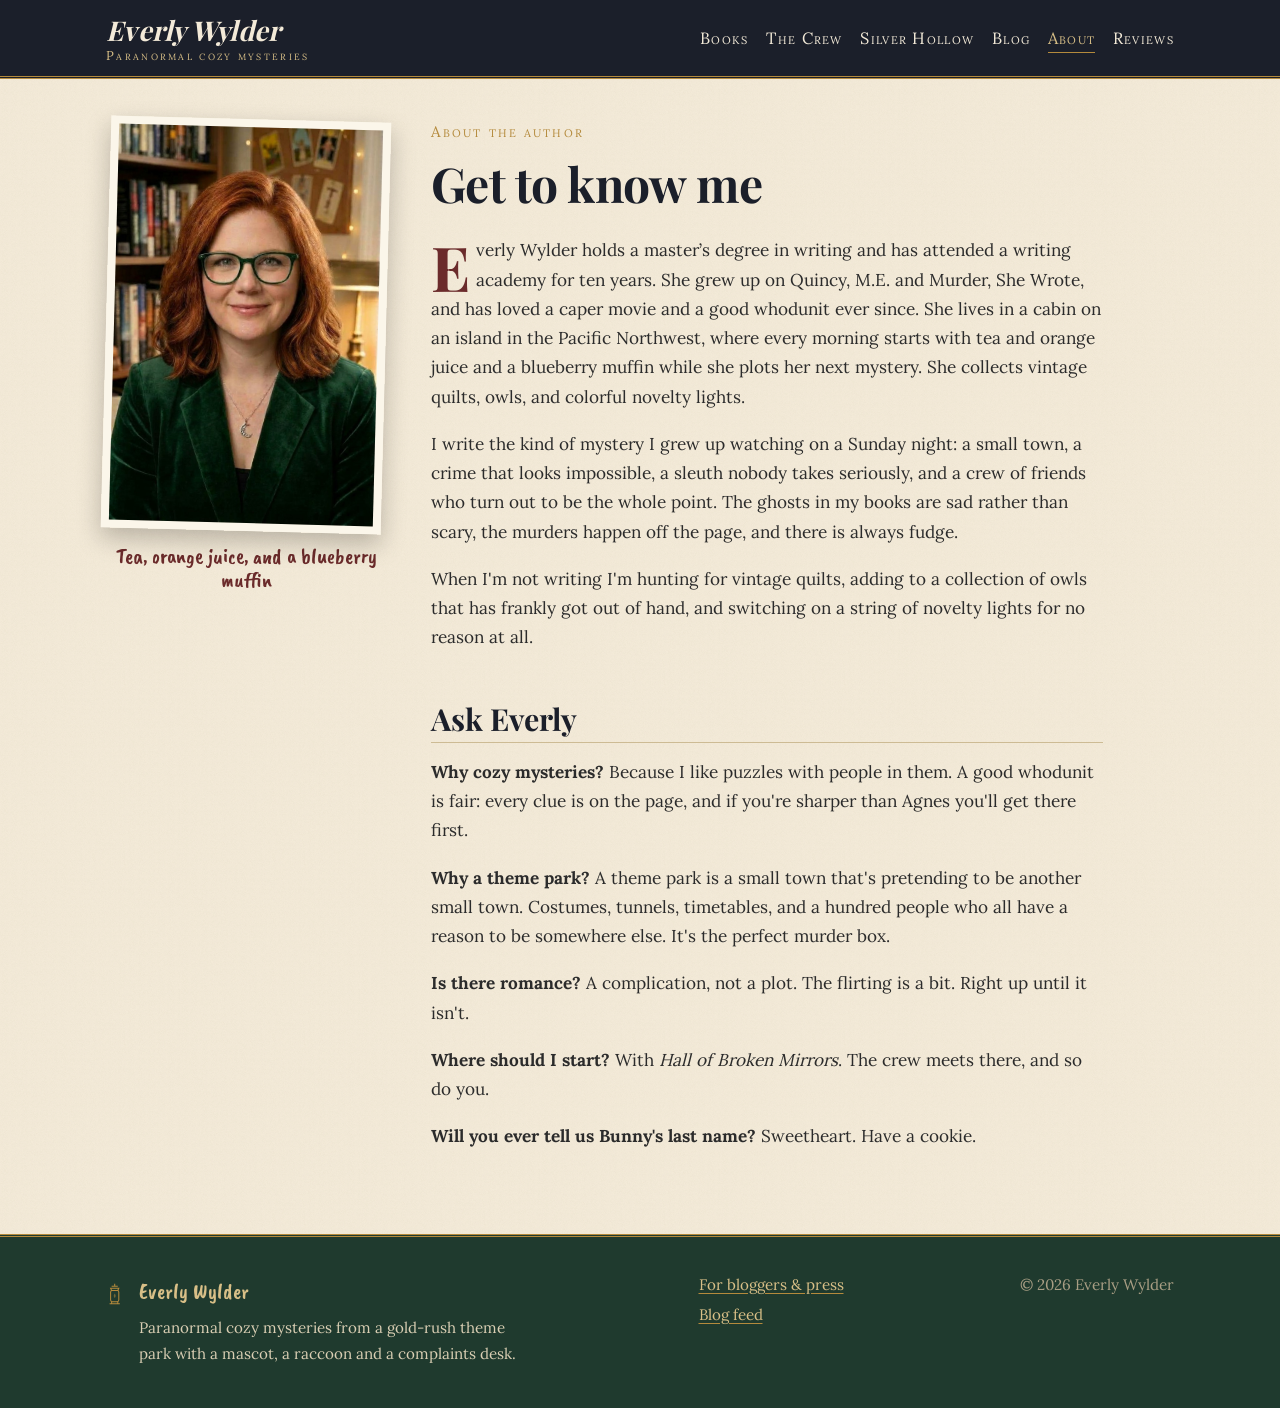
==== about/index.html @ 476378d2 "Website update from The Writing Desk, 2026-11-11 15:26" ====
<!doctype html>
<html lang="en">
<head>
  <meta charset="utf-8">
  <meta name="viewport" content="width=device-width, initial-scale=1">
  <title>Get to know me · Everly Wylder</title>
  <meta name="description" content="Everly Wylder writes paranormal cozy mysteries from a cabin on a Pacific Northwest island, with a master’s in writing behind her and tea, orange juice and a blueberry muffin close by.">
  <meta property="og:title" content="Get to know me · Everly Wylder">
  <meta property="og:description" content="Everly Wylder writes paranormal cozy mysteries from a cabin on a Pacific Northwest island, with a master’s in writing behind her and tea, orange juice and a blueberry muffin close by.">
  <meta property="og:type" content="website">
<meta property="og:image" content="https://EverlyWylder.github.io/img/everly.jpg">  <link rel="icon" href="/favicon.svg" type="image/svg+xml">
  <link rel="stylesheet" href="/site.css">
  <link rel="alternate" type="application/rss+xml" title="Everly Wylder's blog" href="/feed.xml">
</head>
<body>
<a class="skip" href="#main">Skip to the story</a>
<header class="masthead">
  <div class="wrap">
    <a class="brand" href="/"><span class="name">Everly Wylder</span><span class="what">Paranormal cozy mysteries</span></a>
    <nav aria-label="Main">
      <ul class="nav">
        <li><a href="/books/" >Books</a></li>
        <li><a href="/crew/" >The Crew</a></li>
        <li><a href="/silver-hollow/" >Silver Hollow</a></li>
        <li><a href="/blog/" >Blog</a></li>
        <li><a href="/about/" aria-current="page">About</a></li>
        <li><a href="/reviews/" >Reviews</a></li>
      </ul>
    </nav>
  </div>
</header>
<main id="main">
<div class="wrap">
  <div class="about">
    <div class="photo">
<img src="/img/everly.jpg" alt="Everly Wylder" width="700" height="1050">      <p class="hand">Tea, orange juice, and a blueberry muffin</p>
    </div>
    <div class="prose read">
      <p class="eyebrow" style="margin:0">About the author</p>
      <h1>Get to know me</h1>
      <p>Everly Wylder holds a master’s degree in writing and has attended a writing academy for ten years. She grew up on Quincy, M.E. and Murder, She Wrote, and has loved a caper movie and a good whodunit ever since. She lives in a cabin on an island in the Pacific Northwest, where every morning starts with tea and orange juice and a blueberry muffin while she plots her next mystery. She collects vintage quilts, owls, and colorful novelty lights.</p>
<p>I write the kind of mystery I grew up watching on a Sunday night: a small town, a crime that looks impossible, a sleuth nobody takes seriously, and a crew of friends who turn out to be the whole point. The ghosts in my books are sad rather than scary, the murders happen off the page, and there is always fudge.</p>
<p>When I'm not writing I'm hunting for vintage quilts, adding to a collection of owls that has frankly got out of hand, and switching on a string of novelty lights for no reason at all.</p>
<h2>Ask Everly</h2>
<p><strong>Why cozy mysteries?</strong> Because I like puzzles with people in them. A good whodunit is fair: every clue is on the page, and if you're sharper than Agnes you'll get there first.</p>
<p><strong>Why a theme park?</strong> A theme park is a small town that's pretending to be another small town. Costumes, tunnels, timetables, and a hundred people who all have a reason to be somewhere else. It's the perfect murder box.</p>
<p><strong>Is there romance?</strong> A complication, not a plot. The flirting is a bit. Right up until it isn't.</p>
<p><strong>Where should I start?</strong> With <em>Hall of Broken Mirrors</em>. The crew meets there, and so do you.</p>
<p><strong>Will you ever tell us Bunny's last name?</strong> Sweetheart. Have a cookie.</p>
    </div>
  </div>
</div>
</main>
<footer class="foot">
  <div class="wrap">
    <div style="display:flex;gap:1rem;align-items:flex-start;max-width:26rem">
      <svg class="lantern" viewBox="0 0 34 46" aria-hidden="true" fill="none" stroke="currentColor" stroke-width="2">
        <path d="M11 6h12M17 1v5M9 10h16l-2 4H11z"/><rect x="9" y="14" width="16" height="22" rx="3"/>
        <path d="M17 20c-2.5 3-2.5 6 0 9 2.5-3 2.5-6 0-9z" fill="currentColor" opacity=".55" stroke="none"/>
        <path d="M7 40h20M11 36v4M23 36v4"/></svg>
      <div>
        <div class="sign">Everly Wylder</div>
        <p style="margin:0.3rem 0 0">Paranormal cozy mysteries from a gold-rush theme park with a mascot, a raccoon and a complaints desk.</p>
      </div>
    </div>
    <ul aria-label="More">
<li><a href="/press/">For bloggers &amp; press</a></li>      <li><a href="/feed.xml">Blog feed</a></li>
    </ul>
    <ul aria-label="Elsewhere">
      <li class="muted" style="color:#a99e84">&copy; 2026 Everly Wylder</li>
    </ul>
  </div>
</footer>
</body>
</html>
---- site.css ----
/* Everly Wylder: dark academia with a little whimsy. Parchment pages, ink and green bands, brass and oxblood. */
@font-face { font-family: "Playfair Display"; src: url("fonts/playfairdisplay-variable.ttf") format("truetype"); font-weight: 400 900; font-style: normal; font-display: swap; }
@font-face { font-family: "Lora"; src: url("fonts/lora-variable.ttf") format("truetype"); font-weight: 400 700; font-style: normal; font-display: swap; }
@font-face { font-family: "Caveat Brush"; src: url("fonts/caveatbrush-regular.ttf") format("truetype"); font-display: swap; }

:root {
  --ink: #1b1f2a; --green: #1f3a2e; --green-2: #2a4a3b; --paper: #f3ead8; --paper-2: #ebdfc6; --card: #fbf6ea;
  --oxblood: #6b2b2b; --oxblood-2: #84393a; --brass: #b48a3c; --brass-soft: #d8bf87; --plum: #3b2c4f;
  --text: #2b2b2b; --muted: #6b5f4d; --rule: #cdbb94;
  --serif: "Playfair Display", Georgia, "Times New Roman", serif;
  --body: "Lora", Georgia, serif;
  --hand: "Caveat Brush", "Segoe Print", cursive;
  --wide: 1100px; --read: 42rem;
  color-scheme: light;
}
* { box-sizing: border-box; }
html { -webkit-text-size-adjust: 100%; }
body {
  margin: 0; color: var(--text); font: 1.075rem/1.7 var(--body); background-color: var(--paper);
  background-image: url("data:image/svg+xml,%3Csvg xmlns='http://www.w3.org/2000/svg' width='180' height='180'%3E%3Cfilter id='n'%3E%3CfeTurbulence baseFrequency='.9' numOctaves='2' stitchTiles='stitch'/%3E%3CfeColorMatrix values='0 0 0 0 .35 0 0 0 0 .27 0 0 0 0 .15 0 0 0 .07 0'/%3E%3C/filter%3E%3Crect width='100%25' height='100%25' filter='url(%23n)'/%3E%3C/svg%3E");
}
img { max-width: 100%; height: auto; display: block; }
a { color: var(--oxblood); text-decoration-color: var(--brass); text-underline-offset: 0.18em; }
a:hover { color: var(--oxblood-2); text-decoration-thickness: 2px; }
h1, h2, h3 { font-family: var(--serif); color: var(--ink); line-height: 1.2; font-weight: 700; margin: 1.6em 0 0.5em; }
h1 { font-size: clamp(2rem, 5vw, 3rem); margin-top: 0.2em; letter-spacing: -0.01em; }
h2 { font-size: clamp(1.45rem, 3.2vw, 1.9rem); }
h3 { font-size: 1.25rem; }
p { margin: 0 0 1.05em; }
blockquote { margin: 1.4em 0; padding: 0.2em 0 0.2em 1.2em; border-left: 3px solid var(--brass); font-style: italic; color: var(--muted); }
hr { border: 0; height: 1px; background: var(--rule); margin: 2.5rem 0; }
.wrap { max-width: var(--wide); margin: 0 auto; padding: 0 16px; }
.read { max-width: var(--read); }
.hand { font-family: var(--hand); color: var(--oxblood); font-size: 1.35rem; line-height: 1.1; font-weight: 400; }
.eyebrow { font-family: var(--body); font-variant: small-caps; letter-spacing: 0.14em; color: var(--brass); font-size: 0.95rem; }
.muted { color: var(--muted); }
.skip { position: absolute; left: -999px; }
.skip:focus { left: 16px; top: 8px; background: var(--card); padding: 0.4rem 0.8rem; z-index: 10; }

/* header: an ink band with a brass rule under it */
.masthead { background: var(--ink); color: var(--paper); border-bottom: 3px double var(--brass); }
.masthead .wrap { display: flex; flex-wrap: wrap; align-items: center; justify-content: space-between; gap: 0.6rem 1.5rem; padding-top: 1rem; padding-bottom: 0.9rem; }
.brand { color: var(--paper); text-decoration: none; display: flex; flex-direction: column; line-height: 1.05; }
.brand:hover { color: #fff; }
.brand .name { font-family: var(--serif); font-style: italic; font-weight: 700; font-size: 1.7rem; letter-spacing: 0.01em; }
.brand .what { font-variant: small-caps; letter-spacing: 0.18em; font-size: 0.8rem; color: var(--brass-soft); margin-top: 0.25rem; }
.nav { display: flex; flex-wrap: wrap; gap: 0.15rem 1.1rem; margin: 0; padding: 0; list-style: none; }
.nav a { color: var(--paper); text-decoration: none; font-variant: small-caps; letter-spacing: 0.08em; font-size: 1.02rem; padding: 0.2rem 0; border-bottom: 1px solid transparent; }
.nav a:hover, .nav a[aria-current="page"] { color: var(--brass-soft); border-bottom-color: var(--brass); }

/* the ornament: brass rule with a little magnifying glass in the middle */
.ornament { display: flex; align-items: center; gap: 0.9rem; color: var(--brass); margin: 2.6rem auto; max-width: 28rem; }
.ornament::before, .ornament::after { content: ""; flex: 1; height: 1px; background: linear-gradient(90deg, transparent, var(--brass), transparent); }
.ornament svg { width: 26px; height: 26px; flex: none; }

/* buttons */
.btn { display: inline-block; font: 600 0.98rem/1.2 var(--body); letter-spacing: 0.02em; padding: 0.7rem 1.25rem; border-radius: 3px;
  background: var(--oxblood); color: var(--paper); text-decoration: none; border: 1px solid var(--oxblood); box-shadow: 0 2px 0 #3f1717; }
.btn:hover { background: var(--oxblood-2); color: #fff; text-decoration: none; }
.btn.ghost { background: transparent; color: var(--ink); border-color: var(--brass); box-shadow: none; }
.btn.ghost:hover { background: var(--paper-2); color: var(--ink); }
.btns { display: flex; flex-wrap: wrap; gap: 0.6rem; margin: 1.2rem 0; }

/* home */
.hero { background: linear-gradient(180deg, var(--green) 0%, var(--green-2) 100%); color: var(--paper); padding: 3rem 0 3.4rem; position: relative; }
.hero::after { content: ""; position: absolute; left: 0; right: 0; bottom: 0; height: 8px; background: repeating-linear-gradient(90deg, var(--brass) 0 18px, transparent 18px 26px); opacity: 0.55; }
.hero .wrap { display: grid; grid-template-columns: minmax(0, 1.3fr) minmax(0, 1fr); gap: 2.5rem; align-items: center; }
.hero h1 { color: var(--paper); font-style: italic; }
.hero .lede { font-size: 1.2rem; color: #e9dfc6; max-width: 34rem; }
.hero .hand { color: var(--brass-soft); }
.hero .btn.ghost { color: var(--paper); }
.hero .btn.ghost:hover { background: rgba(255,255,255,0.08); color: #fff; }
.hero .cover { justify-self: center; max-width: 300px; }
@media (max-width: 760px) { .hero .wrap { grid-template-columns: 1fr; } .hero .cover { max-width: 230px; } }

/* covers sit on the page like books on a desk */
.cover img { border-radius: 2px 5px 5px 2px; box-shadow: -3px 0 0 rgba(0,0,0,0.25) inset, 0 14px 30px rgba(20,16,10,0.35), 0 2px 4px rgba(20,16,10,0.3); }
.cover.tilt img { transform: rotate(-2deg); transition: transform .25s ease; }
.cover.tilt:hover img { transform: rotate(0deg) translateY(-4px); }
.cover .blank { aspect-ratio: 5 / 8; background: var(--plum); color: var(--paper); display: flex; align-items: center; justify-content: center;
  text-align: center; padding: 1rem; font-family: var(--serif); font-style: italic; font-size: 1.3rem; border-radius: 2px 5px 5px 2px; }

/* lists of books */
.shelf { display: grid; grid-template-columns: repeat(auto-fill, minmax(220px, 1fr)); gap: 2.2rem 2rem; margin: 2rem 0; }
.shelf a.book { text-decoration: none; color: var(--text); display: flex; flex-direction: column; gap: 0.8rem; }
.shelf .tab { font-family: var(--hand); color: var(--oxblood); font-size: 1.15rem; }
.shelf h3 { margin: 0; font-size: 1.2rem; }
.shelf p { margin: 0; font-size: 0.95rem; color: var(--muted); }

/* one book */
.book-page { display: grid; grid-template-columns: minmax(0, 320px) minmax(0, 1fr); gap: 3rem; align-items: start; margin: 2.5rem 0; }
.book-page .blurb p:first-child { font-family: var(--serif); font-size: 1.3rem; font-style: italic; color: var(--ink); }
.book-page .blurb ul { padding-left: 1.2rem; }
.book-page .blurb li::marker { color: var(--brass); }
@media (max-width: 760px) { .book-page { grid-template-columns: 1fr; gap: 1.5rem; } .book-page .cover { max-width: 240px; } }
.status { display: inline-block; font-variant: small-caps; letter-spacing: 0.1em; font-size: 0.85rem; padding: 0.15rem 0.6rem;
  border: 1px solid var(--brass); color: var(--oxblood); border-radius: 2px; background: var(--card); }

/* the Guest Resolution ticket: a torn-off complaint slip */
.ticket { background: var(--card); border: 1px dashed var(--rule); border-left: 6px solid var(--oxblood); padding: 1.1rem 1.3rem 0.9rem;
  margin: 2rem 0; box-shadow: 0 6px 16px rgba(60,40,10,0.08); position: relative; max-width: var(--read); }
.ticket .head { font-family: var(--hand); color: var(--oxblood); font-size: 1.3rem; margin-bottom: 0.4rem; }
.ticket dl { display: grid; grid-template-columns: max-content 1fr; gap: 0.2rem 0.8rem; margin: 0; }
.ticket dt { font-variant: small-caps; letter-spacing: 0.08em; color: var(--muted); }
.ticket dd { margin: 0; }

/* reading pages: drop cap on the first paragraph */
.prose > h1 + p::first-letter { float: left; font-family: var(--serif); font-weight: 700; color: var(--oxblood); font-size: 3.6em; line-height: 0.85; padding: 0.08em 0.1em 0 0; }
.prose h2 { border-bottom: 1px solid var(--rule); padding-bottom: 0.25rem; }
.about { display: grid; grid-template-columns: minmax(0, 280px) minmax(0, 1fr); gap: 2.8rem; align-items: start; margin: 2.5rem 0; }
.about .photo img { border: 8px solid var(--card); box-shadow: 0 10px 24px rgba(20,16,10,0.25); transform: rotate(1.5deg); }
.about .photo .hand { margin-top: 0.8rem; text-align: center; }
@media (max-width: 760px) { .about { grid-template-columns: 1fr; } .about .photo { max-width: 240px; } }

/* blog */
.posts { list-style: none; padding: 0; margin: 1.5rem 0; }
.posts li { padding: 1.1rem 0; border-bottom: 1px solid var(--rule); }
.posts h3 { margin: 0.15rem 0 0.3rem; }
.posts h3 a { color: var(--ink); text-decoration: none; }
.posts h3 a:hover { color: var(--oxblood); }
.draft { font-family: var(--hand); color: #fff; background: var(--oxblood); padding: 0 0.45rem; border-radius: 2px; font-size: 1rem; }

/* the crew: index cards with a red top line and blue ruled lines */
.cards { display: grid; grid-template-columns: repeat(auto-fill, minmax(290px, 1fr)); gap: 1.6rem; margin: 2rem 0; }
.card { background: var(--card); padding: 1.1rem 1.2rem 1.1rem; box-shadow: 0 8px 18px rgba(40,30,10,0.12);
  border-top: 2px solid rgba(180,60,60,0.45); }
.card:nth-child(odd) { transform: rotate(-0.6deg); } .card:nth-child(even) { transform: rotate(0.5deg); }
.card h2 { margin: 0 0 0.7rem; padding-bottom: 0.45rem; font-size: 1.35rem; border: 0; border-bottom: 1px solid rgba(70,110,160,0.35); }
.card img { margin: 0 0 0.8rem; border: 6px solid #fff; box-shadow: 0 3px 8px rgba(0,0,0,0.18); }
.card p { font-size: 0.97rem; line-height: 1.65; margin-bottom: 0.6em; }
.card p:last-child { margin-bottom: 0; }

/* Silver Hollow leaflet */
.leaflet { background: var(--card); border: 1px solid var(--rule); padding: 2rem clamp(1rem, 4vw, 2.6rem); margin: 2rem 0; max-width: 50rem; box-shadow: 0 10px 26px rgba(40,30,10,0.1); }
.leaflet h1 { text-align: center; font-variant: small-caps; letter-spacing: 0.06em; }

/* press kit */
.kit { display: grid; grid-template-columns: repeat(auto-fill, minmax(240px, 1fr)); gap: 1.4rem; margin: 1.5rem 0; }
.kit figure { margin: 0; background: var(--card); padding: 0.9rem; border: 1px solid var(--rule); }
.kit figcaption { font-size: 0.9rem; margin-top: 0.6rem; }
.copy { background: var(--card); border: 1px solid var(--rule); padding: 1rem 1.2rem; font-size: 0.98rem; }

/* footer: deep green with a lantern */
.foot { background: var(--green); color: #d9ceb3; margin-top: 4rem; border-top: 3px double var(--brass); padding: 2.2rem 0 2.6rem; font-size: 0.95rem; }
.foot .wrap { display: flex; flex-wrap: wrap; gap: 1.5rem 3rem; justify-content: space-between; align-items: flex-start; }
.foot a { color: var(--brass-soft); }
.foot .lantern { width: 34px; height: 46px; color: var(--brass); }
.foot ul { list-style: none; padding: 0; margin: 0; display: grid; gap: 0.25rem; }
.foot .sign { font-family: var(--hand); font-size: 1.4rem; color: var(--brass-soft); }
.preview-bar { background: var(--oxblood); color: #fff; text-align: center; font-size: 0.85rem; padding: 0.3rem 16px; }
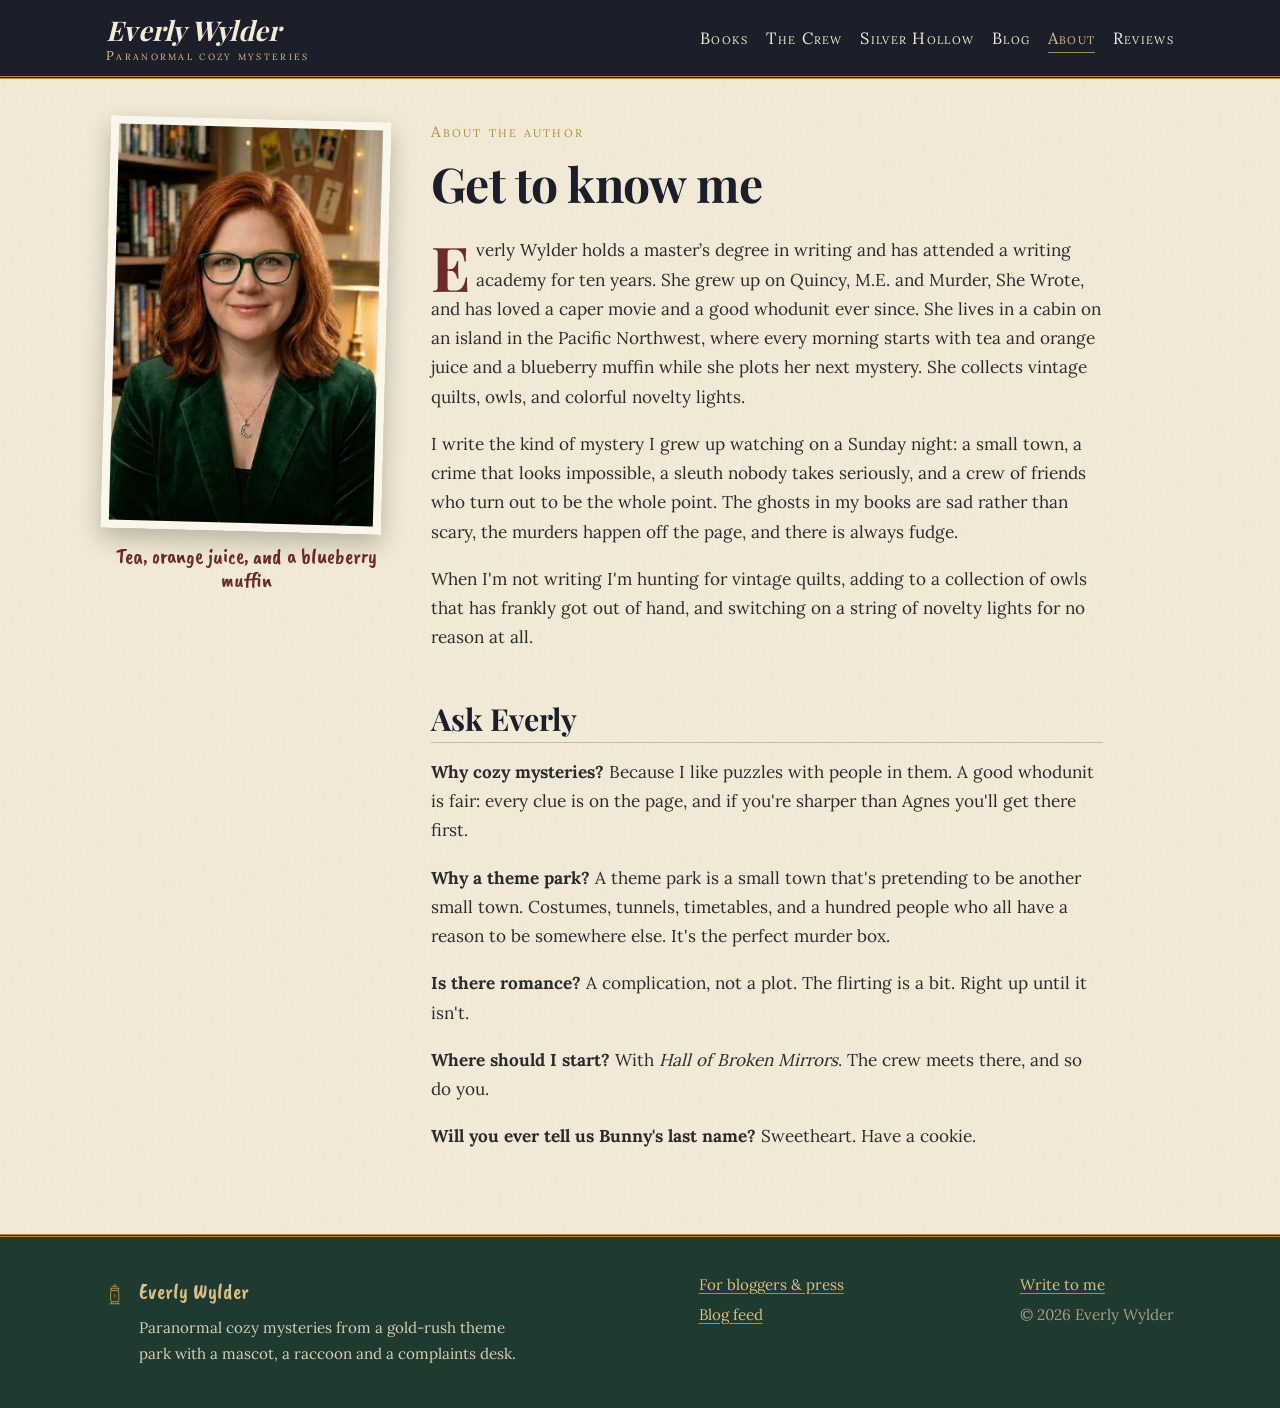
==== commit dfd7c3e9: "Website update from The Writing Desk, 2026-11-20 13:52" ====
--- a/about/index.html
+++ b/about/index.html
@@ -67,7 +67,7 @@
 <li><a href="/press/">For bloggers &amp; press</a></li>      <li><a href="/feed.xml">Blog feed</a></li>
     </ul>
     <ul aria-label="Elsewhere">
-      <li class="muted" style="color:#a99e84">&copy; 2026 Everly Wylder</li>
+<li><a href="mailto:everlywyldermysteries@outlook.com">Write to me</a></li>      <li class="muted" style="color:#a99e84">&copy; 2026 Everly Wylder</li>
     </ul>
   </div>
 </footer>
--- a/site.css
+++ b/site.css
@@ -129,6 +129,7 @@
 .card img { margin: 0 0 0.8rem; border: 6px solid #fff; box-shadow: 0 3px 8px rgba(0,0,0,0.18); }
 .card p { font-size: 0.97rem; line-height: 1.65; margin-bottom: 0.6em; }
 .card p:last-child { margin-bottom: 0; }
+.cards-group { margin-top: 3rem; padding-top: 1.4rem; border-top: 1px solid var(--rule); }
 
 /* Silver Hollow leaflet */
 .leaflet { background: var(--card); border: 1px solid var(--rule); padding: 2rem clamp(1rem, 4vw, 2.6rem); margin: 2rem 0; max-width: 50rem; box-shadow: 0 10px 26px rgba(40,30,10,0.1); }
